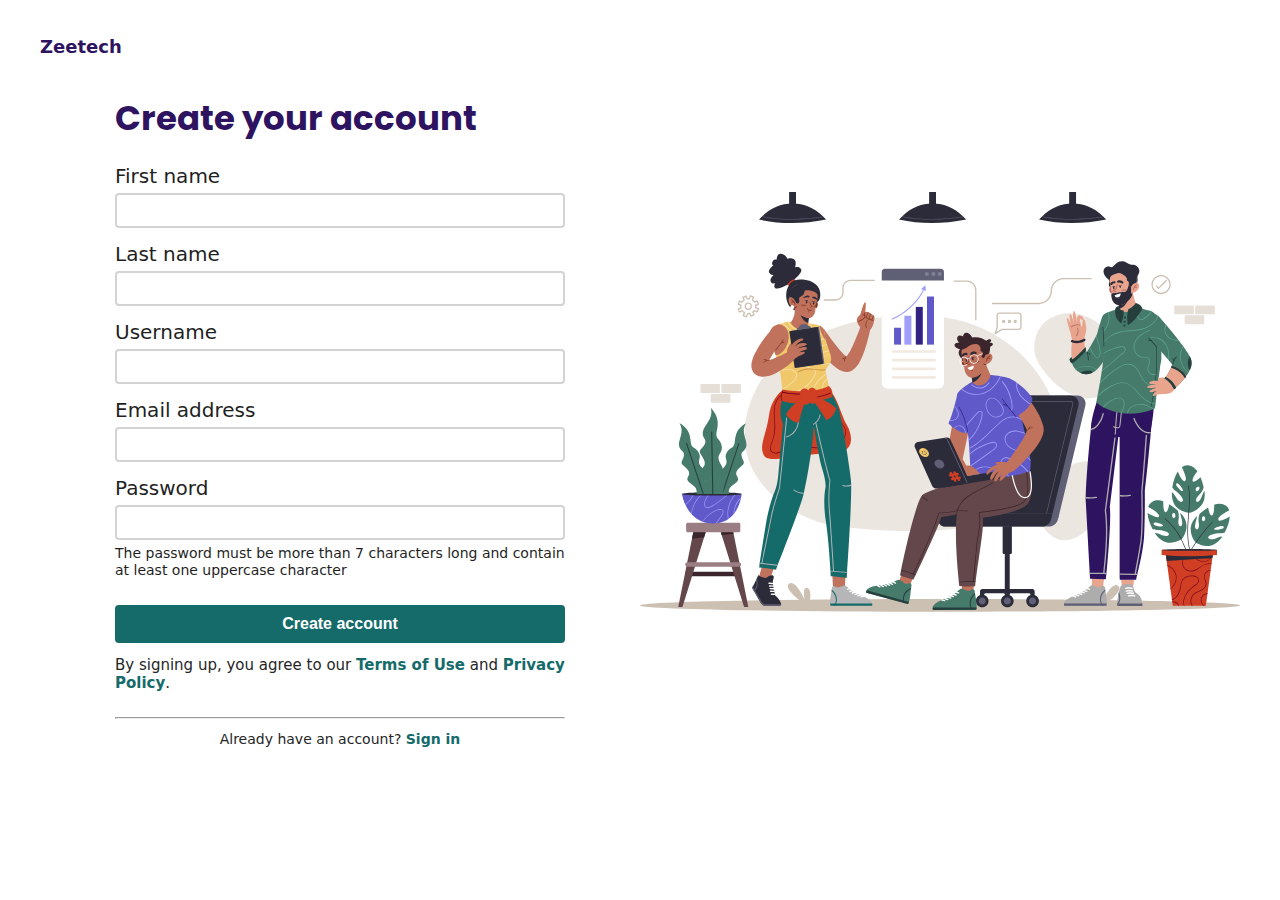
==== index.html @ 1e9ce5ae "Restructure the code" ====
<!DOCTYPE html>
<html lang="en">
<head>
  <meta charset="UTF-8">
  <meta http-equiv="X-UA-Compatible" content="IE=Edge">
  <meta name="viewport" content="width=device-width, initial-scale=1">

  <title>Zeetech</title>

  <!-- Custom Styles -->
  <link rel="stylesheet" href="style.css">
</head>

<body>
  <header>
    <h3>Zeetech</h3>
  </header>
  <main class="wrapper">
    <div class="main-container">
      <h1>Create your account</h1>
    
      <form id="sign-up" action="#">
          <label>First name
          <input type="text" name="first-name" id="first-name" required autocomplete="given-name">
        </label>
    
          <label>Last name
          <input type="text" name="last-name" id="last-name" autocomplete="family-name">
          </label>
    
          <label>Username
          <input type="text" name="username" id="username" required autocomplete="nickname">
          </label>
    
          <label>Email address
          <input type="email" name="email" id="email" required autocomplete="email">
          </label>
    
          <label>Password
          <input type="password" name="password" id="password" required autocomplete="new-password">
          <p>The password must be more than 7 characters long and contain at least one uppercase character</p>
          </label>
    
          <button type="submit">Create account</button>
      </form>
    
      <p class="policy">By signing up, you agree to our <a href="#">Terms of Use</a> and <a href="#">Privacy Policy</a>.</p>
    
      <hr />
    
      <p class="sign-in">Already have an account? <a href="/login.html">Sign in</a></p>
    </div>
    <img src="./images/people.svg" alt="people background" width="325px" height="auto">
  </main>
  <!-- <script src="main.js"></script> -->
</body>
</html>
---- style.css ----
@import url("https://fonts.googleapis.com/css2?family=Poppins:wght@400;700;900&display=swap");

html {
  font-size: 62.5%;
}

* {
  margin: 0;
  padding: 0;
  box-sizing: border-box;
}

:root {
  --primary-color: #2e1360;
  --button-color: #156b6a;
  --accent-color: #fff000;
}

body {
  min-height: 100vh;
  min-height: 100svh;
  font-size: 1.4rem;
  font-family: system-ui, sans-serif;
  padding: 1.6rem 2rem;
  color: #252525;
  gap: 5rem;
}

.wrapper {
  display: flex;
}

.main-container {
  max-width: 400px;
  margin-inline: auto;
}

img {
  display: none;
}

h1 {
  margin-top: 3.6rem;
  font-size: clamp(2.6rem, 4vw, 3.4rem);
  text-align: center;
  font-family: "Poppins", sans-serif;
  font-weight: 700;
}

.subtext {
  font-size: 1.6rem;
  font-weight: 500;
  margin-block: 0.5rem 2rem;
  text-align: center;
}

form {
  margin-top: 2rem;
}

h1,
h3 {
  color: var(--primary-color);
}

form {
  display: flex;
  flex-direction: column;
  gap: 1.4rem;
  margin-bottom: 1rem;
}

label {
  color: #1f1f1f;
}

label:last-of-type p {
  font-size: 1.2rem;
  line-height: 1.2;
  margin-top: 0.5rem;
  font-weight: 400;
}

input {
  display: block;
  width: 100%;
  margin-top: 0.5rem;
  padding: 0.8rem;
  border-style: solid;
  border-color: lightgrey;
}

input:focus {
  outline-color: var(--button-color);
}

button,
input {
  border-radius: 4px;
}

button {
  display: block;
  padding-block: 1rem;
  margin-block: 1.2rem 0.3rem;
  font-weight: 600;
  font-size: 1.6rem;
  background: var(--button-color);
  color: #ffffff;
  border: none;
}

a {
  text-decoration: none;
  color: var(--button-color);
  font-weight: 600;
}

.policy {
  margin-bottom: 2.5rem;
}

.sign-in {
  margin-top: 1.2rem;
  text-align: center;
}

.policy,
.policy a {
  font-size: 1.4rem;
}

.container {
  display: flex;
  justify-content: space-between;
  align-items: center;
}

.remember-wrapper {
  display: flex;
  align-items: center;
  gap: 0.8rem;
}

.remember-wrapper label {
  align-self: flex-end;
}

.remember {
  width: auto;
  accent-color: var(--button-color);
}

.container a {
  color: red;
  font-weight: 400;
}

@media screen and (min-width: 48em) {
  header {
    padding: 2rem 2rem 0;
  }  

  h3 {
    font-size: 1.8rem;
  }

  .main-container {
    /* max-width: 450px; */
  }

  label {
    font-size: 2rem;
  }

  label:last-of-type p {
    font-size: 1.4rem;
  }

  .policy,
  .policy a {
    font-size: 1.5rem;
  }
}

@media screen and (min-width: 64em) {
  .wrapper {
    max-width: 1200px;
    margin-inline: auto;
  }

  header {
    max-width: 1200px;
    margin-inline: auto;
    padding: 2rem 0 0;
  }

  h1 {
    text-align: left;
    margin-inline: auto;
  }

  img {
    display: block;
    width: 400px;
    max-width: 600px;
    flex: 1 1 0;
    margin-block: auto;
  }

  .main-container {
    flex: 2 1 0;
    max-width: 450px;
  }

  label {
    font-size: 2rem;
  }

  label:last-of-type p {
    font-size: 1.4rem;
  }

  .policy,
  .policy a {
    font-size: 1.5rem;
  }
}
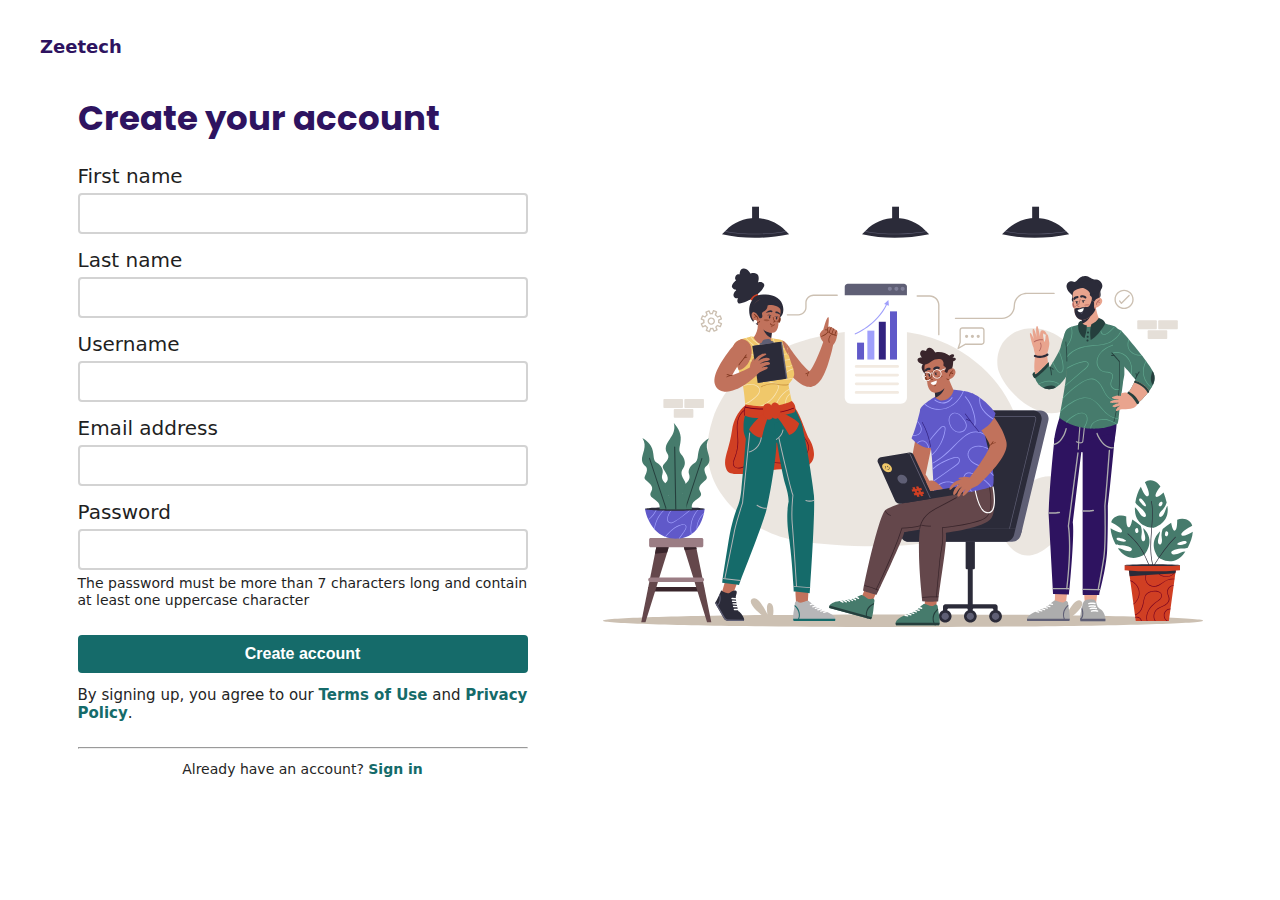
==== commit ac6415d7: "Format the code with a formatter" ====
--- a/index.html
+++ b/index.html
@@ -1,57 +1,104 @@
 <!DOCTYPE html>
 <html lang="en">
-<head>
-  <meta charset="UTF-8">
-  <meta http-equiv="X-UA-Compatible" content="IE=Edge">
-  <meta name="viewport" content="width=device-width, initial-scale=1">
+  <head>
+    <meta charset="UTF-8" />
+    <meta http-equiv="X-UA-Compatible" content="IE=Edge" />
+    <meta name="viewport" content="width=device-width, initial-scale=1" />
 
-  <title>Zeetech</title>
+    <title>Zeetech</title>
 
-  <!-- Custom Styles -->
-  <link rel="stylesheet" href="style.css">
-</head>
+    <link rel="stylesheet" href="style.css" />
+  </head>
 
-<body>
-  <header>
-    <h3>Zeetech</h3>
-  </header>
-  <main class="wrapper">
-    <div class="main-container">
-      <h1>Create your account</h1>
+  <body>
+    <header>
+      <h3>Zeetech</h3>
+    </header>
     
-      <form id="sign-up" action="#">
-          <label>First name
-          <input type="text" name="first-name" id="first-name" required autocomplete="given-name">
-        </label>
-    
-          <label>Last name
-          <input type="text" name="last-name" id="last-name" autocomplete="family-name">
+    <main class="wrapper">
+      <div class="main-container">
+        <h1>Create your account</h1>
+
+        <form id="sign-up" action="#">
+          <label
+            >First name
+            <input
+              type="text"
+              name="first-name"
+              id="first-name"
+              required
+              autocomplete="given-name"
+            />
           </label>
-    
-          <label>Username
-          <input type="text" name="username" id="username" required autocomplete="nickname">
+
+          <label
+            >Last name
+            <input
+              type="text"
+              name="last-name"
+              id="last-name"
+              autocomplete="family-name"
+            />
           </label>
-    
-          <label>Email address
-          <input type="email" name="email" id="email" required autocomplete="email">
+
+          <label
+            >Username
+            <input
+              type="text"
+              name="username"
+              id="username"
+              required
+              autocomplete="nickname"
+            />
           </label>
-    
-          <label>Password
-          <input type="password" name="password" id="password" required autocomplete="new-password">
-          <p>The password must be more than 7 characters long and contain at least one uppercase character</p>
+
+          <label
+            >Email address
+            <input
+              type="email"
+              name="email"
+              id="email"
+              required
+              autocomplete="email"
+            />
           </label>
-    
+
+          <label
+            >Password
+            <input
+              type="password"
+              name="password"
+              id="password"
+              required
+              autocomplete="new-password"
+            />
+            <p>
+              The password must be more than 7 characters long and contain at
+              least one uppercase character
+            </p>
+          </label>
+
           <button type="submit">Create account</button>
-      </form>
-    
-      <p class="policy">By signing up, you agree to our <a href="#">Terms of Use</a> and <a href="#">Privacy Policy</a>.</p>
-    
-      <hr />
-    
-      <p class="sign-in">Already have an account? <a href="/login.html">Sign in</a></p>
-    </div>
-    <img src="./images/people.svg" alt="people background" width="325px" height="auto">
-  </main>
-  <!-- <script src="main.js"></script> -->
-</body>
-</html>+        </form>
+
+        <p class="policy">
+          By signing up, you agree to our <a href="#">Terms of Use</a> and
+          <a href="#">Privacy Policy</a>.
+        </p>
+
+        <hr />
+
+        <p class="sign-in">
+          Already have an account? <a href="/login.html">Sign in</a>
+        </p>
+      </div>
+      <img
+        src="./images/people.svg"
+        alt="people background"
+        width="325px"
+        height="auto"
+      />
+    </main>
+    <!-- <script src="main.js"></script> -->
+  </body>
+</html>
--- a/style.css
+++ b/style.css
@@ -26,10 +26,6 @@
   gap: 5rem;
 }
 
-.wrapper {
-  display: flex;
-}
-
 .main-container {
   max-width: 400px;
   margin-inline: auto;
@@ -92,6 +88,15 @@
 
 input:focus {
   outline-color: var(--button-color);
+}
+
+input[type=checkbox] {
+  transform: scale(1.35);
+  margin-right: .4rem;
+}
+
+button, input[type=checkbox] {
+  cursor: pointer;
 }
 
 button,
@@ -108,6 +113,11 @@
   background: var(--button-color);
   color: #ffffff;
   border: none;
+  transition: background-color .2s linear;
+}
+
+button:hover {
+  background-color: #0a3534;
 }
 
 a {
@@ -165,16 +175,21 @@
     font-size: 1.8rem;
   }
 
-  .main-container {
-    /* max-width: 450px; */
-  }
-
   label {
     font-size: 2rem;
   }
 
   label:last-of-type p {
     font-size: 1.4rem;
+  }
+
+  input[type] {
+    font-size: 1.8rem;
+  }
+
+  label:last-child {
+    font-size: 1.6rem;
+    cursor: pointer;
   }
 
   .policy,
@@ -185,8 +200,14 @@
 
 @media screen and (min-width: 64em) {
   .wrapper {
+    display: flex;
     max-width: 1200px;
-    margin-inline: auto;
+    margin: auto;
+  }
+
+  .extra-space {
+    margin-bottom: 10vh;
+    margin-bottom: 10svh;
   }
 
   header {
@@ -195,9 +216,8 @@
     padding: 2rem 0 0;
   }
 
-  h1 {
+  h1, .subtext {
     text-align: left;
-    margin-inline: auto;
   }
 
   img {
@@ -205,7 +225,7 @@
     width: 400px;
     max-width: 600px;
     flex: 1 1 0;
-    margin-block: auto;
+    margin-inline: auto;
   }
 
   .main-container {
@@ -213,7 +233,7 @@
     max-width: 450px;
   }
 
-  label {
+  label, .subtext {
     font-size: 2rem;
   }
 
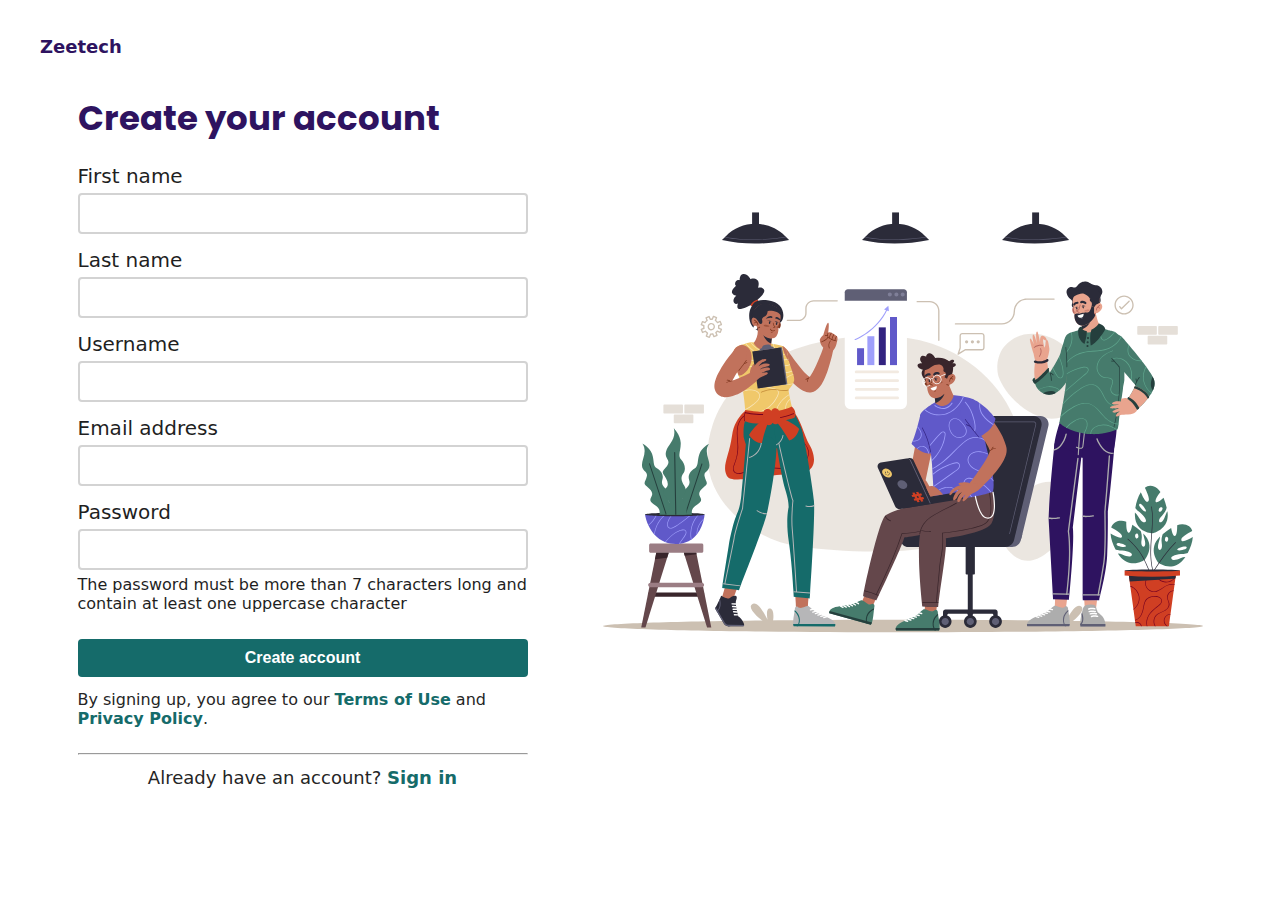
==== commit f2dd4216: "Remove the action attribute from form tag" ====
--- a/index.html
+++ b/index.html
@@ -14,12 +14,12 @@
     <header>
       <h3>Zeetech</h3>
     </header>
-    
+
     <main class="wrapper">
       <div class="main-container">
         <h1>Create your account</h1>
 
-        <form id="sign-up" action="#">
+        <form id="sign-up">
           <label
             >First name
             <input
@@ -89,7 +89,7 @@
         <hr />
 
         <p class="sign-in">
-          Already have an account? <a href="/login.html">Sign in</a>
+          Already have an account? <a href="./login.html">Sign in</a>
         </p>
       </div>
       <img
@@ -99,6 +99,6 @@
         height="auto"
       />
     </main>
-    <!-- <script src="main.js"></script> -->
+    <script src="main.js"></script>
   </body>
 </html>
--- a/style.css
+++ b/style.css
@@ -88,11 +88,6 @@
 
 input:focus {
   outline-color: var(--button-color);
-}
-
-input[type=checkbox] {
-  transform: scale(1.35);
-  margin-right: .4rem;
 }
 
 button, input[type=checkbox] {
@@ -187,14 +182,23 @@
     font-size: 1.8rem;
   }
 
+  input[type=checkbox] {
+    transform: scale(1.25);
+    margin-right: .4rem;
+  }
+
   label:last-child {
     font-size: 1.6rem;
     cursor: pointer;
   }
 
   .policy,
-  .policy a {
-    font-size: 1.5rem;
+  .policy a, label:last-of-type p {
+    font-size: 1.6rem;
+  }
+
+  .sign-in {
+    font-size: 1.8rem;
   }
 }
 
@@ -236,13 +240,4 @@
   label, .subtext {
     font-size: 2rem;
   }
-
-  label:last-of-type p {
-    font-size: 1.4rem;
-  }
-
-  .policy,
-  .policy a {
-    font-size: 1.5rem;
-  }
-}
+}
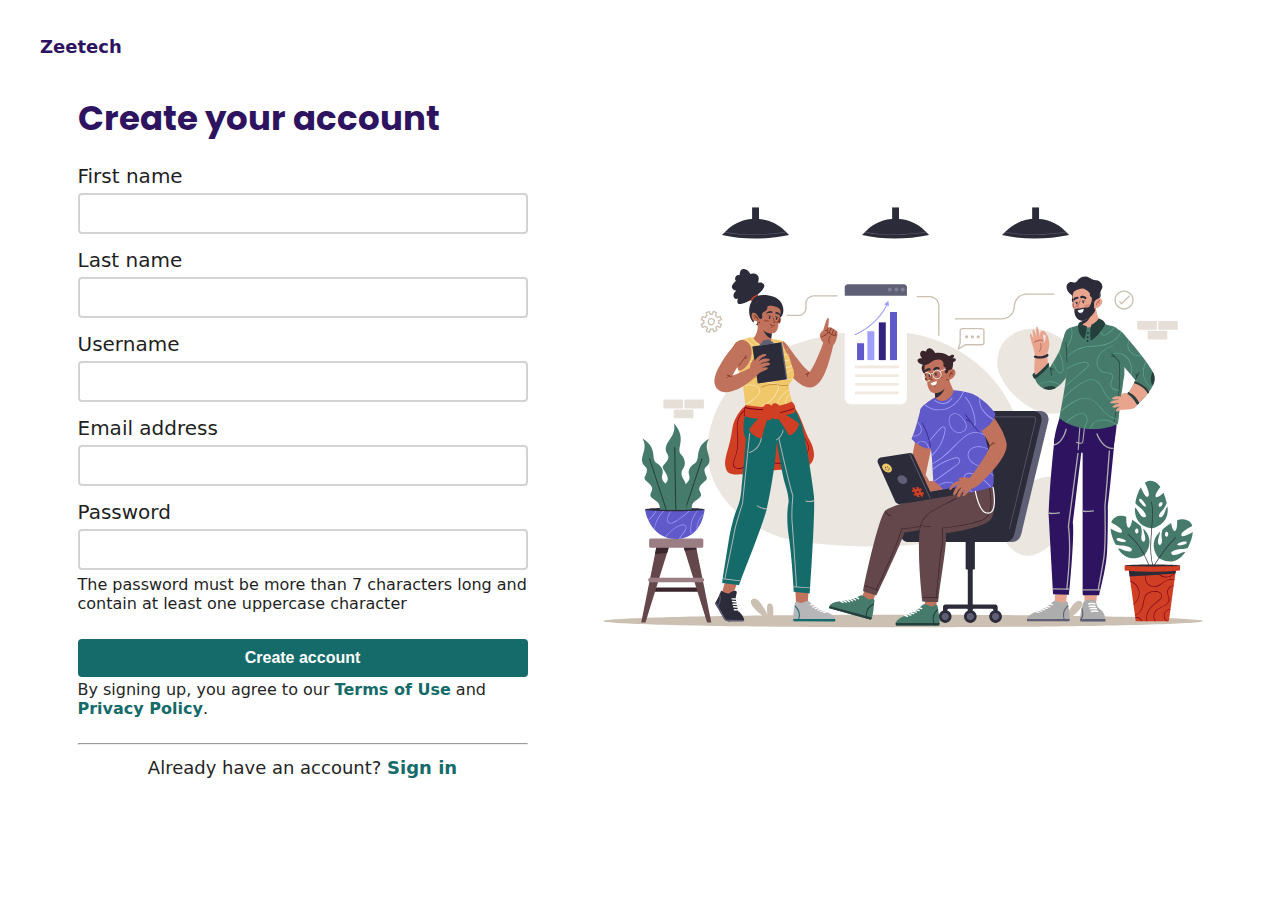
==== commit a28f5c55: "Add a p element to display form errors" ====
--- a/index.html
+++ b/index.html
@@ -50,6 +50,7 @@
               required
               autocomplete="nickname"
             />
+            <p id="username-exists"></p>
           </label>
 
           <label
@@ -61,6 +62,7 @@
               required
               autocomplete="email"
             />
+            <p id="email-exists"></p>
           </label>
 
           <label
@@ -78,8 +80,9 @@
             </p>
           </label>
 
-          <button type="submit">Create account</button>
+          <button id="create-btn" type="submit">Create account</button>
         </form>
+        <p id="form-error" class="form-error"></p>
 
         <p class="policy">
           By signing up, you agree to our <a href="#">Terms of Use</a> and
--- a/style.css
+++ b/style.css
@@ -115,6 +115,12 @@
   background-color: #0a3534;
 }
 
+.form-error {
+  font-size: 1.6rem;
+  color: red;
+  margin-top: -1rem;
+}
+
 a {
   text-decoration: none;
   color: var(--button-color);
